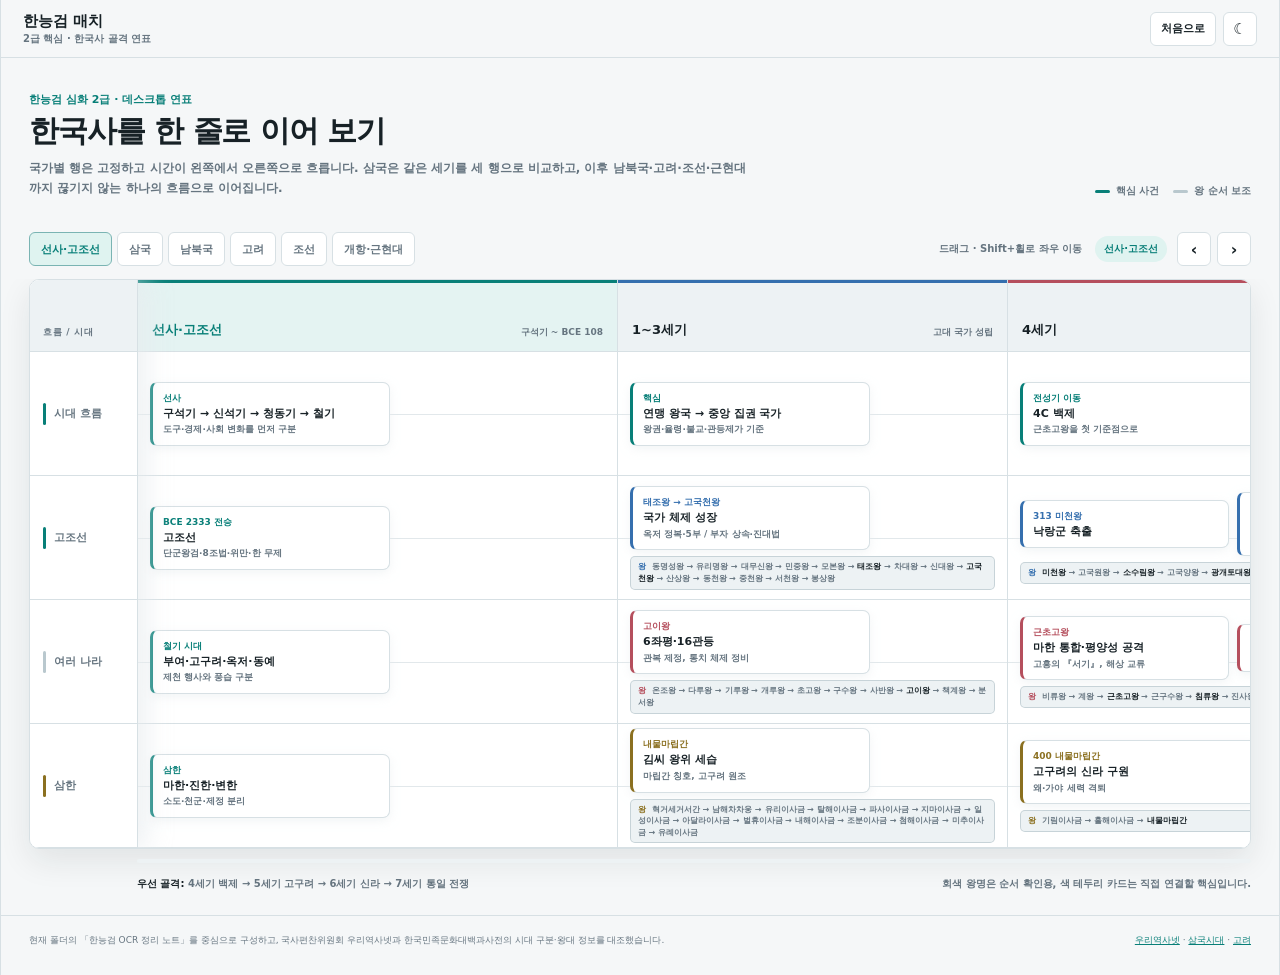
==== timeline.html @ 04e77157 "Fix deployed timeline page" ====
<!doctype html>
<html lang="ko">
<head>
  <meta charset="utf-8">
  <meta name="viewport" content="width=device-width, initial-scale=1">
  <meta name="theme-color" content="#f5f7f8">
  <meta name="description" content="한능검 시대 골격을 하나의 가로 흐름으로 보는 데스크톱 연표">
  <title>한국사 골격 연표 | 한능검 매치</title>
  
  <link rel="stylesheet" href="timeline.css">
</head>
<body>
  <main class="app-shell">
    <header class="product-bar">
      <a class="brand" href="index.html"><strong>한능검 매치</strong><small>2급 핵심 · 한국사 골격 연표</small></a>
      <div class="bar-actions">
        <button id="resetViewBtn" class="bar-button" type="button">처음으로</button>
        <button id="themeToggle" class="bar-button theme-button" type="button" aria-label="다크 모드로 전환" title="다크 모드로 전환"><span id="themeIcon" aria-hidden="true">☾</span></button>
      </div>
    </header>

    <section class="intro">
      <div><p class="eyebrow">한능검 심화 2급 · 데스크톱 연표</p><h1>한국사를 한 줄로 이어 보기</h1><p class="intro-copy">국가별 행은 고정하고 시간이 왼쪽에서 오른쪽으로 흐릅니다. 삼국은 같은 세기를 세 행으로 비교하고, 이후 남북국·고려·조선·근현대까지 끊기지 않는 하나의 흐름으로 이어집니다.</p></div>
      <div class="legend" aria-label="표시 기준"><span><i></i>핵심 사건</span><span><i class="gray"></i>왕 순서 보조</span></div>
    </section>

    <div class="timeline-toolbar">
      <nav id="eraNav" class="era-nav" aria-label="시대 바로가기"></nav>
      <div class="scroll-controls"><span class="scroll-hint">드래그 · Shift+휠로 좌우 이동</span><span id="currentEra" class="current-era" aria-live="polite">선사·고조선</span><button id="prevBtn" class="scroll-button" type="button" aria-label="이전 시대로 이동">‹</button><button id="nextBtn" class="scroll-button" type="button" aria-label="다음 시대로 이동">›</button></div>
    </div>

    <section class="timeline-frame" aria-label="한국사 가로 연표">
      <div class="timeline-grid">
        <div class="lane-labels" aria-hidden="true">
          <div class="corner">흐름 / 시대</div><div class="lane-label flow"><span id="laneFlow">시대 흐름</span></div><div id="laneMainBox" class="lane-label"><span id="laneMain">고구려</span></div><div id="laneBranchBox" class="lane-label"><span id="laneBranch">백제</span></div><div id="laneSouthBox" class="lane-label"><span id="laneSouth">신라</span></div>
        </div>
        <div id="timelineViewport" class="timeline-viewport" tabindex="0" aria-label="좌우로 이동하는 한국사 연표"><div id="timelineTrack" class="timeline-track"></div></div>
      </div>
    </section>
    <div class="progress-shell" aria-hidden="true"><div id="progressBar" class="progress-bar"></div></div>
    <div class="study-note"><span><strong>우선 골격:</strong> 4세기 백제 → 5세기 고구려 → 6세기 신라 → 7세기 통일 전쟁</span><span>회색 왕명은 순서 확인용, 색 테두리 카드는 직접 연결할 핵심입니다.</span></div>

    <footer><p>현재 폴더의 「한능검 OCR 정리 노트」를 중심으로 구성하고, 국사편찬위원회 우리역사넷과 한국민족문화대백과사전의 시대 구분·왕대 정보를 대조했습니다.</p><p><a href="https://contents.history.go.kr/" target="_blank" rel="noreferrer">우리역사넷</a> · <a href="https://encykorea.aks.ac.kr/Article/E0026481" target="_blank" rel="noreferrer">삼국시대</a> · <a href="https://encykorea.aks.ac.kr/Article/E0003424" target="_blank" rel="noreferrer">고려</a></p></footer>
  </main>

  <script src="timeline.js"></script>
</body>
</html>
---- timeline.css ----
:root {
      color-scheme: light;
      --outer:#e7ecef; --bg:#f5f7f8; --panel:#fff; --panel-2:#edf2f4;
      --panel-hover:#e6edef; --text:#172126; --muted:#667580; --line:#d7e0e4;
      --line-strong:#b9c8ce; --accent:#087f78; --accent-strong:#066c67;
      --accent-soft:#dff3f0; --good:#16865b; --bad:#cc4050; --blue:#356fae;
      --shadow:0 12px 32px rgba(23,33,38,.09);
      --goguryeo:#356fae; --baekje:#b54f5d; --silla:#8b7020; --balhae:#6e5c8d;
      --goryeo:#087f78; --joseon:#416c7a; --modern:#805a8f;
    }
    :root[data-theme="dark"] {
      color-scheme: dark;
      --outer:#090d12; --bg:#0f151c; --panel:#161e27; --panel-2:#1d2732;
      --panel-hover:#24313e; --text:#eef3f6; --muted:#8d9aa7; --line:#2b3743;
      --line-strong:#40515f; --accent:#49c8bb; --accent-strong:#6bd8cd;
      --accent-soft:#12302f; --good:#55d29a; --bad:#ff6b78; --blue:#7aa7e8;
      --shadow:0 12px 32px rgba(0,0,0,.22);
      --goguryeo:#7aa7e8; --baekje:#e27d88; --silla:#d6b650; --balhae:#b39ad6;
      --goryeo:#49c8bb; --joseon:#75adbd; --modern:#bd9acb;
    }
    * { box-sizing:border-box; }
    html, body { margin:0; min-width:1120px; min-height:100%; }
    body {
      background:var(--outer); color:var(--text);
      font-family:Pretendard,"Noto Sans KR",system-ui,-apple-system,BlinkMacSystemFont,"Segoe UI",sans-serif;
      letter-spacing:0;
    }
    button, a { font:inherit; }
    button { cursor:pointer; }
    button:focus-visible, a:focus-visible { outline:3px solid color-mix(in srgb,var(--blue) 40%,transparent); outline-offset:2px; }

    .app-shell { width:min(1600px,100%); min-height:100vh; margin:0 auto; background:var(--bg); border-inline:1px solid var(--line); box-shadow:var(--shadow); }
    .product-bar {
      position:sticky; top:0; z-index:50; display:flex; align-items:center; justify-content:space-between;
      min-height:58px; padding:0 22px; border-bottom:1px solid var(--line);
      background:color-mix(in srgb,var(--bg) 94%,transparent); backdrop-filter:blur(12px);
    }
    .brand { display:grid; line-height:1.15; text-decoration:none; color:var(--text); }
    .brand strong { font-size:15px; font-weight:850; }
    .brand small { margin-top:3px; color:var(--muted); font-size:10px; font-weight:650; }
    .bar-actions { display:flex; align-items:center; gap:7px; }
    .bar-button {
      display:inline-flex; align-items:center; justify-content:center; gap:6px; min-height:34px;
      padding:0 10px; border:1px solid var(--line); border-radius:6px;
      background:var(--panel); color:var(--text); font-size:11px; font-weight:750; text-decoration:none;
    }
    .bar-button:hover { border-color:var(--line-strong); background:var(--panel-hover); }
    .theme-button { width:34px; padding:0; font-size:15px; }

    .intro { display:flex; align-items:flex-end; justify-content:space-between; gap:50px; padding:34px 28px 24px; }
    .eyebrow { margin:0 0 7px; color:var(--accent); font-size:11px; font-weight:850; }
    h1 { margin:0; font-size:30px; line-height:1.15; font-weight:900; letter-spacing:-.035em; }
    .intro-copy { max-width:720px; margin:9px 0 0; color:var(--muted); font-size:12px; font-weight:650; line-height:1.7; }
    .legend { display:flex; align-items:center; gap:14px; color:var(--muted); font-size:10px; font-weight:700; white-space:nowrap; }
    .legend span { display:flex; align-items:center; gap:6px; }
    .legend i { display:block; width:15px; height:3px; border-radius:999px; background:var(--accent); }
    .legend .gray { background:var(--line-strong); }

    .timeline-toolbar { position:sticky; top:58px; z-index:40; display:flex; align-items:center; justify-content:space-between; gap:18px; padding:10px 28px 12px; border-bottom:1px solid transparent; background:color-mix(in srgb,var(--bg) 94%,transparent); backdrop-filter:blur(12px); }
    .era-nav { display:flex; gap:5px; }
    .era-nav button, .scroll-button {
      min-height:34px; padding:0 11px; border:1px solid var(--line); border-radius:6px;
      background:var(--panel); color:var(--muted); font-size:11px; font-weight:800;
    }
    .era-nav button:hover, .era-nav button.active, .scroll-button:hover { border-color:var(--line-strong); background:var(--panel-hover); color:var(--text); }
    .era-nav button.active { color:var(--accent); border-color:color-mix(in srgb,var(--accent) 45%,var(--line)); background:var(--accent-soft); }
    .scroll-controls { display:flex; align-items:center; gap:6px; }
    .scroll-hint { margin-right:7px; color:var(--muted); font-size:10px; font-weight:650; }
    .current-era { display:inline-flex; align-items:center; min-height:26px; margin-right:4px; padding:0 9px; border-radius:999px; background:var(--accent-soft); color:var(--accent); font-size:10px; font-weight:850; white-space:nowrap; }
    .scroll-button { width:34px; padding:0; color:var(--text); font-size:16px; }

    .timeline-frame { position:relative; margin:0 28px; overflow:hidden; border:1px solid var(--line); border-radius:10px; background:var(--panel); box-shadow:var(--shadow); }
    .timeline-grid { display:grid; grid-template-columns:108px minmax(0,1fr); }
    .lane-labels { position:relative; z-index:20; display:grid; grid-template-rows:72px repeat(4,124px); border-right:1px solid var(--line); background:var(--panel); box-shadow:10px 0 22px color-mix(in srgb,var(--outer) 68%,transparent); }
    .corner, .lane-label { display:flex; align-items:center; padding:0 13px; border-bottom:1px solid var(--line); }
    .corner { align-items:flex-end; padding-bottom:12px; color:var(--muted); font-size:9px; font-weight:850; letter-spacing:.08em; background:var(--panel-2); }
    .lane-label { position:relative; gap:8px; color:var(--muted); font-size:11px; font-weight:800; transition:color .16s ease,background .16s ease; }
    .lane-label::before { content:""; flex:0 0 auto; width:3px; height:22px; border-radius:999px; background:var(--lane-color,var(--line-strong)); transition:background .16s ease; }
    .lane-label span { line-height:1.3; }
    .lane-label.flow { --lane-color:var(--accent); }

    .timeline-viewport { position:relative; overflow-x:auto; overflow-y:hidden; overscroll-behavior-x:contain; scrollbar-color:var(--line-strong) var(--panel-2); scrollbar-width:thin; cursor:grab; scroll-behavior:smooth; }
    .timeline-viewport.dragging { cursor:grabbing; user-select:none; }
    .timeline-viewport::-webkit-scrollbar { height:12px; }
    .timeline-viewport::-webkit-scrollbar-track { background:var(--panel-2); }
    .timeline-viewport::-webkit-scrollbar-thumb { background:var(--line-strong); border:3px solid var(--panel-2); border-radius:999px; }
    .timeline-track { display:flex; width:max-content; min-height:568px; }
    .era-column { flex:0 0 var(--width); display:grid; grid-template-rows:72px repeat(4,124px); border-right:1px solid var(--line); background:var(--panel); transition:background .18s ease; }
    .era-column:last-child { border-right:0; }
    .era-head { position:relative; display:flex; align-items:flex-end; justify-content:space-between; gap:14px; padding:12px 14px; border-bottom:1px solid var(--line); background:var(--panel-2); }
    .era-head::before { content:""; position:absolute; inset:0 0 auto; height:3px; background:var(--era-color,var(--accent)); }
    .era-head strong { display:block; font-size:13px; font-weight:900; }
    .era-head small { color:var(--muted); font-size:9px; font-weight:750; white-space:nowrap; }
    .era-column.current .era-head { background:color-mix(in srgb,var(--accent-soft) 62%,var(--panel-2)); }
    .era-column.current .era-head strong { color:var(--accent); }
    .timeline-cell { position:relative; display:flex; flex-wrap:wrap; align-content:center; align-items:center; gap:6px 8px; min-width:0; padding:8px 12px; border-bottom:1px solid var(--line); }
    .timeline-cell::before { content:""; position:absolute; left:0; right:0; top:50%; height:1px; background:color-mix(in srgb,var(--line) 72%,transparent); }
    .timeline-cell.inactive { background:color-mix(in srgb,var(--panel-2) 24%,transparent); }
    .event-card { position:relative; z-index:2; flex:1 1 0; min-width:125px; max-width:240px; padding:9px 10px; border:1px solid var(--line); border-left:3px solid var(--nation,var(--accent)); border-radius:7px; background:var(--panel); box-shadow:0 3px 10px color-mix(in srgb,var(--outer) 55%,transparent); transition:transform .14s ease,border-color .14s ease,box-shadow .14s ease; }
    .event-card:hover { z-index:5; transform:translateY(-2px); border-color:var(--line-strong); box-shadow:0 8px 20px color-mix(in srgb,var(--outer) 72%,transparent); }
    .event-card time { display:block; margin-bottom:2px; color:var(--nation,var(--accent)); font-size:9px; font-weight:850; }
    .event-card strong { display:block; font-size:11px; font-weight:850; line-height:1.25; }
    .event-card p { margin:3px 0 0; color:var(--muted); font-size:9px; font-weight:600; line-height:1.4; }
    .event-card.goguryeo { --nation:var(--goguryeo); }.event-card.baekje { --nation:var(--baekje); }.event-card.silla { --nation:var(--silla); }.event-card.balhae { --nation:var(--balhae); }.event-card.goryeo { --nation:var(--goryeo); }.event-card.joseon { --nation:var(--joseon); }.event-card.modern { --nation:var(--modern); }
    .king-strip { position:relative; z-index:2; width:100%; padding:10px 12px; border:1px dashed var(--line-strong); border-radius:7px; background:var(--panel-2); color:var(--muted); font-size:9px; font-weight:650; line-height:1.7; opacity:.72; }
    .king-strip b { color:var(--text); font-weight:900; }
    .king-strip.joseon-kings { color:var(--text); font-size:10px; opacity:.92; }
    .king-strip.joseon-kings .deposed { color:var(--bad); }
    .reign-strip { position:relative; z-index:3; flex:1 0 100%; overflow:hidden; padding:4px 7px; border:1px solid color-mix(in srgb,var(--line-strong) 72%,transparent); border-radius:5px; background:var(--panel-2); color:var(--muted); font-size:8px; font-weight:700; line-height:1.45; white-space:normal; }
    .reign-strip::before { content:"왕"; display:inline-block; margin-right:6px; color:var(--nation,var(--accent)); font-size:8px; font-weight:900; }
    .reign-strip b { color:var(--text); font-weight:900; }
    .reign-strip.goguryeo { --nation:var(--goguryeo); }.reign-strip.baekje { --nation:var(--baekje); }.reign-strip.silla { --nation:var(--silla); }.reign-strip.balhae { --nation:var(--balhae); }.reign-strip.goryeo { --nation:var(--goryeo); }.reign-strip.joseon { --nation:var(--joseon); }
    .empty-note { position:relative; z-index:2; margin:auto; color:var(--muted); font-size:9px; opacity:.5; }

    .progress-shell { position:relative; height:4px; margin:10px 28px 0 136px; overflow:hidden; border-radius:999px; background:var(--panel-2); }
    .progress-bar { width:0; height:100%; border-radius:inherit; background:var(--accent); transition:width .08s linear; }
    .study-note { display:flex; justify-content:space-between; gap:30px; padding:14px 28px 24px 136px; color:var(--muted); font-size:10px; font-weight:650; }
    .study-note strong { color:var(--text); }
    footer { display:flex; justify-content:space-between; gap:40px; padding:18px 28px 28px; border-top:1px solid var(--line); color:var(--muted); font-size:9px; }
    footer p { max-width:760px; margin:0; }
    footer a { color:var(--accent); }
    @media print { html,body{min-width:0}.product-bar,.timeline-toolbar,.progress-shell,.study-note{display:none}.app-shell{width:auto;border:0}.intro{padding:18px}.timeline-frame{margin:0;border:0}.timeline-grid{grid-template-columns:88px 1fr}.timeline-viewport{overflow:visible}.timeline-track{transform:scale(.28);transform-origin:top left}.timeline-frame{height:235px}.lane-labels{display:none}footer{border:0} }
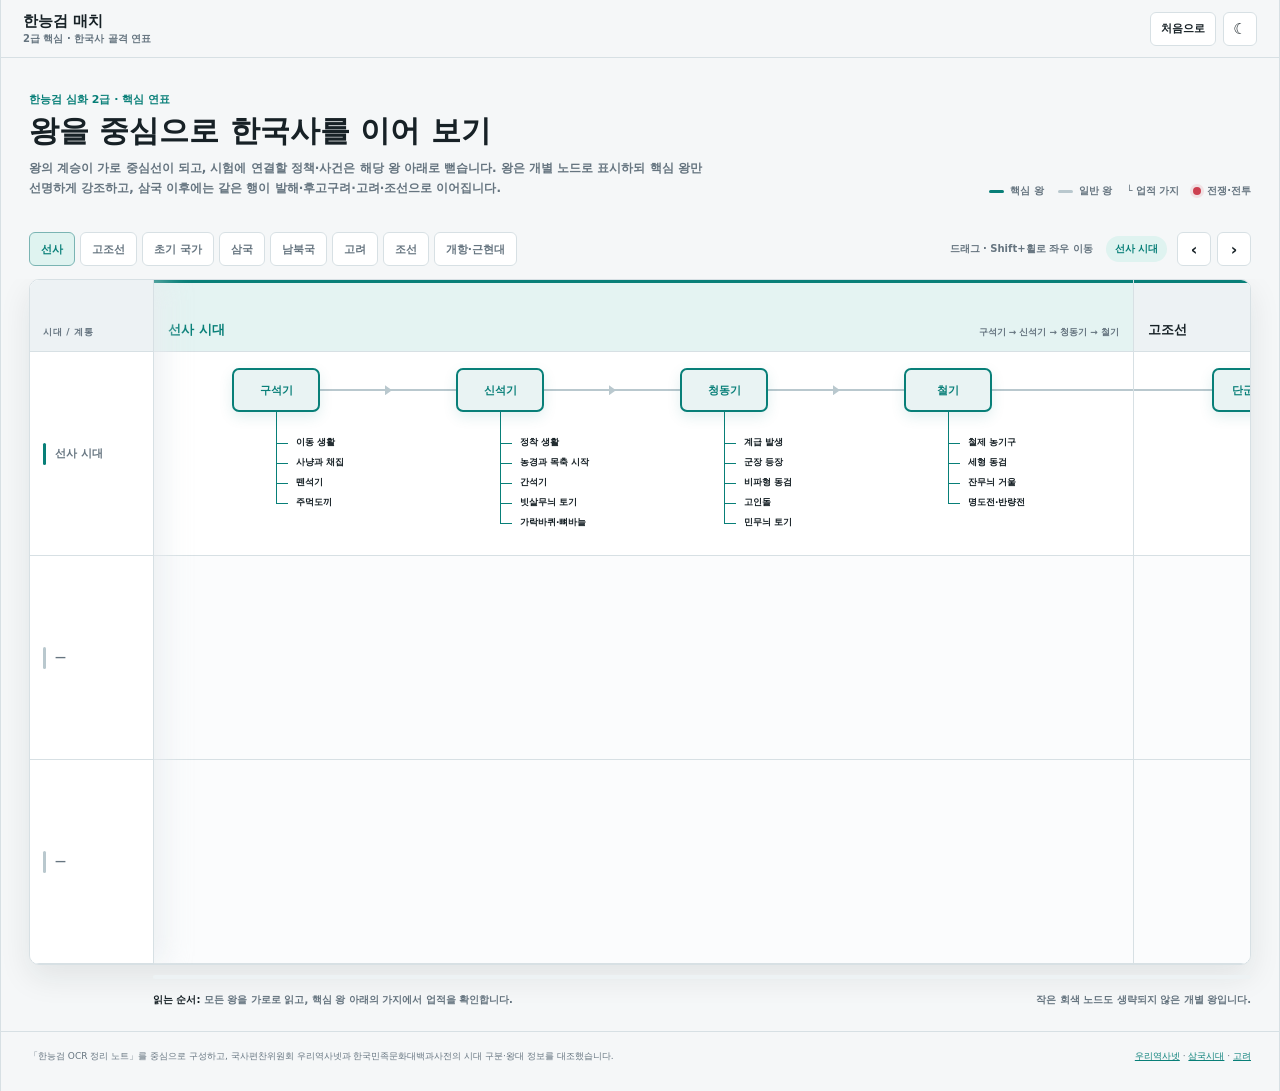
==== commit 0aa6e8da: "Refine Korean history timeline" ====
--- a/timeline.html
+++ b/timeline.html
@@ -4,10 +4,10 @@
   <meta charset="utf-8">
   <meta name="viewport" content="width=device-width, initial-scale=1">
   <meta name="theme-color" content="#f5f7f8">
-  <meta name="description" content="한능검 시대 골격을 하나의 가로 흐름으로 보는 데스크톱 연표">
+  <meta name="description" content="한능검 핵심 왕과 사건을 하나의 가로 흐름으로 보는 한국사 연표">
   <title>한국사 골격 연표 | 한능검 매치</title>
   
-  <link rel="stylesheet" href="timeline.css">
+  <link rel="stylesheet" href="timeline.css?v=82">
 </head>
 <body>
   <main class="app-shell">
@@ -20,29 +20,30 @@
     </header>
 
     <section class="intro">
-      <div><p class="eyebrow">한능검 심화 2급 · 데스크톱 연표</p><h1>한국사를 한 줄로 이어 보기</h1><p class="intro-copy">국가별 행은 고정하고 시간이 왼쪽에서 오른쪽으로 흐릅니다. 삼국은 같은 세기를 세 행으로 비교하고, 이후 남북국·고려·조선·근현대까지 끊기지 않는 하나의 흐름으로 이어집니다.</p></div>
-      <div class="legend" aria-label="표시 기준"><span><i></i>핵심 사건</span><span><i class="gray"></i>왕 순서 보조</span></div>
+      <div><p class="eyebrow">한능검 심화 2급 · 핵심 연표</p><h1>왕을 중심으로 한국사를 <span class="no-break">이어 보기</span></h1><p class="intro-copy">왕의 계승이 가로 중심선이 되고, 시험에 연결할 정책·사건은 해당 왕 아래로 뻗습니다. 왕은 개별 노드로 표시하되 핵심 왕만 선명하게 강조하고, 삼국 이후에는 같은 행이 발해·후고구려·고려·조선으로 이어집니다.</p></div>
+          <div class="legend" aria-label="표시 기준"><span><i></i>핵심 왕</span><span><i class="gray"></i>일반 왕</span><span>└ 업적 가지</span><span><i class="conflict-dot"></i>전쟁·전투</span></div>
     </section>
 
     <div class="timeline-toolbar">
       <nav id="eraNav" class="era-nav" aria-label="시대 바로가기"></nav>
-      <div class="scroll-controls"><span class="scroll-hint">드래그 · Shift+휠로 좌우 이동</span><span id="currentEra" class="current-era" aria-live="polite">선사·고조선</span><button id="prevBtn" class="scroll-button" type="button" aria-label="이전 시대로 이동">‹</button><button id="nextBtn" class="scroll-button" type="button" aria-label="다음 시대로 이동">›</button></div>
+      <div class="scroll-controls"><span class="scroll-hint"><span class="desktop-hint">드래그 · Shift+휠로 좌우 이동</span><span class="mobile-hint">좌우로 밀어 이동</span></span><span id="currentEra" class="current-era" aria-live="polite">선사·고조선</span><button id="prevBtn" class="scroll-button" type="button" aria-label="이전 시대로 이동">‹</button><button id="nextBtn" class="scroll-button" type="button" aria-label="다음 시대로 이동">›</button></div>
     </div>
 
     <section class="timeline-frame" aria-label="한국사 가로 연표">
       <div class="timeline-grid">
         <div class="lane-labels" aria-hidden="true">
-          <div class="corner">흐름 / 시대</div><div class="lane-label flow"><span id="laneFlow">시대 흐름</span></div><div id="laneMainBox" class="lane-label"><span id="laneMain">고구려</span></div><div id="laneBranchBox" class="lane-label"><span id="laneBranch">백제</span></div><div id="laneSouthBox" class="lane-label"><span id="laneSouth">신라</span></div>
+          <div class="corner">시대 / 계통</div><div id="laneMainBox" class="lane-label"><span id="laneMain">고구려</span></div><div id="laneBranchBox" class="lane-label"><span id="laneBranch">신라</span></div><div id="laneSouthBox" class="lane-label"><span id="laneSouth">백제</span></div>
         </div>
         <div id="timelineViewport" class="timeline-viewport" tabindex="0" aria-label="좌우로 이동하는 한국사 연표"><div id="timelineTrack" class="timeline-track"></div></div>
       </div>
     </section>
     <div class="progress-shell" aria-hidden="true"><div id="progressBar" class="progress-bar"></div></div>
-    <div class="study-note"><span><strong>우선 골격:</strong> 4세기 백제 → 5세기 고구려 → 6세기 신라 → 7세기 통일 전쟁</span><span>회색 왕명은 순서 확인용, 색 테두리 카드는 직접 연결할 핵심입니다.</span></div>
+    <div class="study-note"><span><strong>읽는 순서:</strong> 모든 왕을 가로로 읽고, 핵심 왕 아래의 가지에서 업적을 확인합니다.</span><span>작은 회색 노드도 생략되지 않은 개별 왕입니다.</span></div>
 
-    <footer><p>현재 폴더의 「한능검 OCR 정리 노트」를 중심으로 구성하고, 국사편찬위원회 우리역사넷과 한국민족문화대백과사전의 시대 구분·왕대 정보를 대조했습니다.</p><p><a href="https://contents.history.go.kr/" target="_blank" rel="noreferrer">우리역사넷</a> · <a href="https://encykorea.aks.ac.kr/Article/E0026481" target="_blank" rel="noreferrer">삼국시대</a> · <a href="https://encykorea.aks.ac.kr/Article/E0003424" target="_blank" rel="noreferrer">고려</a></p></footer>
+    <footer><p>「한능검 OCR 정리 노트」를 중심으로 구성하고, 국사편찬위원회 우리역사넷과 한국민족문화대백과사전의 시대 구분·왕대 정보를 대조했습니다.</p><p><a href="https://contents.history.go.kr/" target="_blank" rel="noreferrer">우리역사넷</a> · <a href="https://encykorea.aks.ac.kr/Article/E0026481" target="_blank" rel="noreferrer">삼국시대</a> · <a href="https://encykorea.aks.ac.kr/Article/E0003424" target="_blank" rel="noreferrer">고려</a></p></footer>
   </main>
 
-  <script src="timeline.js"></script>
+  <script src="timeline-data.js?v=82"></script>
+  <script src="timeline.js?v=82"></script>
 </body>
 </html>
--- a/timeline.css
+++ b/timeline.css
@@ -2,7 +2,7 @@
       color-scheme: light;
       --outer:#e7ecef; --bg:#f5f7f8; --panel:#fff; --panel-2:#edf2f4;
       --panel-hover:#e6edef; --text:#172126; --muted:#667580; --line:#d7e0e4;
-      --line-strong:#b9c8ce; --accent:#087f78; --accent-strong:#066c67;
+      --line-strong:#b9c8ce; --axis:var(--line-strong); --accent:#087f78; --accent-strong:#066c67;
       --accent-soft:#dff3f0; --good:#16865b; --bad:#cc4050; --blue:#356fae;
       --shadow:0 12px 32px rgba(23,33,38,.09);
       --goguryeo:#356fae; --baekje:#b54f5d; --silla:#8b7020; --balhae:#6e5c8d;
@@ -19,7 +19,7 @@
       --goryeo:#49c8bb; --joseon:#75adbd; --modern:#bd9acb;
     }
     * { box-sizing:border-box; }
-    html, body { margin:0; min-width:1120px; min-height:100%; }
+    html, body { margin:0; min-width:0; min-height:100%; }
     body {
       background:var(--outer); color:var(--text);
       font-family:Pretendard,"Noto Sans KR",system-ui,-apple-system,BlinkMacSystemFont,"Segoe UI",sans-serif;
@@ -49,12 +49,14 @@
 
     .intro { display:flex; align-items:flex-end; justify-content:space-between; gap:50px; padding:34px 28px 24px; }
     .eyebrow { margin:0 0 7px; color:var(--accent); font-size:11px; font-weight:850; }
-    h1 { margin:0; font-size:30px; line-height:1.15; font-weight:900; letter-spacing:-.035em; }
-    .intro-copy { max-width:720px; margin:9px 0 0; color:var(--muted); font-size:12px; font-weight:650; line-height:1.7; }
+    h1 { margin:0; font-size:30px; line-height:1.15; font-weight:900; letter-spacing:0; word-break:keep-all; }
+    .intro-copy { max-width:720px; margin:9px 0 0; color:var(--muted); font-size:12px; font-weight:650; line-height:1.7; word-break:keep-all; }
+    .no-break { white-space:nowrap; }
     .legend { display:flex; align-items:center; gap:14px; color:var(--muted); font-size:10px; font-weight:700; white-space:nowrap; }
     .legend span { display:flex; align-items:center; gap:6px; }
     .legend i { display:block; width:15px; height:3px; border-radius:999px; background:var(--accent); }
     .legend .gray { background:var(--line-strong); }
+    .legend .conflict-dot { width:8px; height:8px; border-radius:50%; background:var(--bad); box-shadow:0 0 0 3px color-mix(in srgb,var(--bad) 12%,transparent); }
 
     .timeline-toolbar { position:sticky; top:58px; z-index:40; display:flex; align-items:center; justify-content:space-between; gap:18px; padding:10px 28px 12px; border-bottom:1px solid transparent; background:color-mix(in srgb,var(--bg) 94%,transparent); backdrop-filter:blur(12px); }
     .era-nav { display:flex; gap:5px; }
@@ -66,26 +68,26 @@
     .era-nav button.active { color:var(--accent); border-color:color-mix(in srgb,var(--accent) 45%,var(--line)); background:var(--accent-soft); }
     .scroll-controls { display:flex; align-items:center; gap:6px; }
     .scroll-hint { margin-right:7px; color:var(--muted); font-size:10px; font-weight:650; }
+    .mobile-hint { display:none; }
     .current-era { display:inline-flex; align-items:center; min-height:26px; margin-right:4px; padding:0 9px; border-radius:999px; background:var(--accent-soft); color:var(--accent); font-size:10px; font-weight:850; white-space:nowrap; }
     .scroll-button { width:34px; padding:0; color:var(--text); font-size:16px; }
 
     .timeline-frame { position:relative; margin:0 28px; overflow:hidden; border:1px solid var(--line); border-radius:10px; background:var(--panel); box-shadow:var(--shadow); }
-    .timeline-grid { display:grid; grid-template-columns:108px minmax(0,1fr); }
-    .lane-labels { position:relative; z-index:20; display:grid; grid-template-rows:72px repeat(4,124px); border-right:1px solid var(--line); background:var(--panel); box-shadow:10px 0 22px color-mix(in srgb,var(--outer) 68%,transparent); }
+    .timeline-grid { display:grid; grid-template-columns:124px minmax(0,1fr); }
+    .lane-labels { position:relative; z-index:20; display:grid; grid-template-rows:72px repeat(3,204px); border-right:1px solid var(--line); background:var(--panel); box-shadow:12px 0 24px color-mix(in srgb,var(--outer) 68%,transparent); }
     .corner, .lane-label { display:flex; align-items:center; padding:0 13px; border-bottom:1px solid var(--line); }
     .corner { align-items:flex-end; padding-bottom:12px; color:var(--muted); font-size:9px; font-weight:850; letter-spacing:.08em; background:var(--panel-2); }
-    .lane-label { position:relative; gap:8px; color:var(--muted); font-size:11px; font-weight:800; transition:color .16s ease,background .16s ease; }
+    .lane-label { position:relative; gap:9px; color:var(--muted); font-size:11px; font-weight:850; transition:color .16s ease,background .16s ease; }
     .lane-label::before { content:""; flex:0 0 auto; width:3px; height:22px; border-radius:999px; background:var(--lane-color,var(--line-strong)); transition:background .16s ease; }
     .lane-label span { line-height:1.3; }
-    .lane-label.flow { --lane-color:var(--accent); }
 
     .timeline-viewport { position:relative; overflow-x:auto; overflow-y:hidden; overscroll-behavior-x:contain; scrollbar-color:var(--line-strong) var(--panel-2); scrollbar-width:thin; cursor:grab; scroll-behavior:smooth; }
     .timeline-viewport.dragging { cursor:grabbing; user-select:none; }
     .timeline-viewport::-webkit-scrollbar { height:12px; }
     .timeline-viewport::-webkit-scrollbar-track { background:var(--panel-2); }
     .timeline-viewport::-webkit-scrollbar-thumb { background:var(--line-strong); border:3px solid var(--panel-2); border-radius:999px; }
-    .timeline-track { display:flex; width:max-content; min-height:568px; }
-    .era-column { flex:0 0 var(--width); display:grid; grid-template-rows:72px repeat(4,124px); border-right:1px solid var(--line); background:var(--panel); transition:background .18s ease; }
+    .timeline-track { display:flex; width:max-content; min-height:684px; }
+    .era-column { position:relative; flex:0 0 var(--width); display:grid; grid-template-rows:72px repeat(3,204px); border-right:1px solid var(--line); background:var(--panel); transition:background .18s ease; }
     .era-column:last-child { border-right:0; }
     .era-head { position:relative; display:flex; align-items:flex-end; justify-content:space-between; gap:14px; padding:12px 14px; border-bottom:1px solid var(--line); background:var(--panel-2); }
     .era-head::before { content:""; position:absolute; inset:0 0 auto; height:3px; background:var(--era-color,var(--accent)); }
@@ -93,9 +95,10 @@
     .era-head small { color:var(--muted); font-size:9px; font-weight:750; white-space:nowrap; }
     .era-column.current .era-head { background:color-mix(in srgb,var(--accent-soft) 62%,var(--panel-2)); }
     .era-column.current .era-head strong { color:var(--accent); }
-    .timeline-cell { position:relative; display:flex; flex-wrap:wrap; align-content:center; align-items:center; gap:6px 8px; min-width:0; padding:8px 12px; border-bottom:1px solid var(--line); }
-    .timeline-cell::before { content:""; position:absolute; left:0; right:0; top:50%; height:1px; background:color-mix(in srgb,var(--line) 72%,transparent); }
+    .timeline-cell { position:relative; display:flex; flex-wrap:wrap; align-content:flex-start; align-items:flex-start; gap:8px; min-width:0; padding:16px 16px 10px; border-bottom:1px solid var(--line); background:var(--panel); overflow:hidden; }
+    .timeline-cell::before { content:none; }
     .timeline-cell.inactive { background:color-mix(in srgb,var(--panel-2) 24%,transparent); }
+    .timeline-cell.inactive::before { display:none; }
     .event-card { position:relative; z-index:2; flex:1 1 0; min-width:125px; max-width:240px; padding:9px 10px; border:1px solid var(--line); border-left:3px solid var(--nation,var(--accent)); border-radius:7px; background:var(--panel); box-shadow:0 3px 10px color-mix(in srgb,var(--outer) 55%,transparent); transition:transform .14s ease,border-color .14s ease,box-shadow .14s ease; }
     .event-card:hover { z-index:5; transform:translateY(-2px); border-color:var(--line-strong); box-shadow:0 8px 20px color-mix(in srgb,var(--outer) 72%,transparent); }
     .event-card time { display:block; margin-bottom:2px; color:var(--nation,var(--accent)); font-size:9px; font-weight:850; }
@@ -110,13 +113,77 @@
     .reign-strip::before { content:"왕"; display:inline-block; margin-right:6px; color:var(--nation,var(--accent)); font-size:8px; font-weight:900; }
     .reign-strip b { color:var(--text); font-weight:900; }
     .reign-strip.goguryeo { --nation:var(--goguryeo); }.reign-strip.baekje { --nation:var(--baekje); }.reign-strip.silla { --nation:var(--silla); }.reign-strip.balhae { --nation:var(--balhae); }.reign-strip.goryeo { --nation:var(--goryeo); }.reign-strip.joseon { --nation:var(--joseon); }
+    .king-chain { position:relative; z-index:4; display:flex; align-items:flex-start; gap:12px; width:calc(100% - var(--lead-offset,0px)); min-width:max-content; margin-left:var(--lead-offset,0px); }
+    .king-chain.has-axis::after { content:""; position:absolute; z-index:0; top:21px; left:var(--axis-start,44px); right:var(--axis-end-gap,44px); height:2px; background:var(--axis); }
+    .king-chain.has-axis.connect-left::after { left:calc(-16px - var(--lead-offset,0px)); }
+    .king-chain.has-axis.connect-right::after { right:-16px; }
+    .king-chain.scaled { display:block; width:100%; min-width:100%; height:178px; margin-left:0; }
+    .king-chain.scaled::after { left:var(--axis-start,44px); right:var(--axis-end-gap,44px); }
+    .scaled-unit { position:absolute; z-index:1; top:0; }
+    .scaled-unit .king-unit { min-width:0; }
+    .scaled-unit .king-unit::before { content:none; }
+    .axis-transition { display:none; position:absolute; z-index:0; top:21px; height:2px; background:repeating-linear-gradient(90deg,var(--axis) 0 7px,transparent 7px 12px); pointer-events:none; }
+    .king-chain.transition-left .axis-transition.left { display:block; left:calc(-16px - var(--lead-offset,0px)); width:calc(var(--axis-start,44px) + 16px + var(--lead-offset,0px)); }
+    .king-chain.transition-right .axis-transition.right { display:block; left:var(--axis-end-x,44px); right:-16px; width:auto; }
+    .timeline-cell > .axis-transition.bridge { display:block; top:37px; left:-1px; right:-1px; width:auto; }
+    .king-unit { position:relative; z-index:1; flex:0 0 auto; display:grid; justify-items:center; min-width:84px; }
+    .king-unit.minor { min-width:64px; padding-top:4px; }
+    .king-unit:not(:last-child)::after { content:none; }
+    .king-unit:not(:last-child)::before { content:""; position:absolute; z-index:2; top:17px; right:-10px; width:7px; height:10px; background:var(--axis); clip-path:polygon(0 0,100% 50%,0 100%); }
+    .king-node { position:relative; z-index:3; display:flex; align-items:center; justify-content:center; min-width:88px; min-height:44px; padding:7px 11px; border:1px solid var(--line-strong); border-radius:7px; background:var(--panel); color:var(--text); font-size:11px; font-weight:900; line-height:1.2; text-align:center; box-shadow:0 3px 9px color-mix(in srgb,var(--outer) 50%,transparent); }
+    .king-node.key { border:2px solid var(--nation,var(--accent)); background:color-mix(in srgb,var(--nation,var(--accent)) 9%,var(--panel)); color:var(--nation,var(--accent)); box-shadow:0 5px 14px color-mix(in srgb,var(--nation,var(--accent)) 12%,transparent); }
+    .king-node.minor { min-width:64px; min-height:36px; padding:5px 8px; border-color:var(--line); background:var(--panel-2); color:var(--muted); font-size:9px; font-weight:750; box-shadow:none; }
+    .king-node small { display:block; margin-top:2px; color:var(--muted); font-size:7px; font-weight:650; }
+    .king-unit.milestone { min-width:116px; padding-top:1px; }
+    .king-node.milestone { flex-direction:column; min-width:116px; min-height:42px; padding:5px 10px; border:1px dashed var(--nation,var(--accent)); background:color-mix(in srgb,var(--nation,var(--accent)) 5%,var(--panel)); color:var(--nation,var(--accent)); box-shadow:none; }
+    .king-node.milestone small { order:0; margin:0 0 2px; color:var(--muted); }
+    .king-node.milestone span { order:1; white-space:nowrap; }
+    .king-node.dated { flex-direction:column; padding-top:5px; padding-bottom:5px; }
+    .king-node.dated small { margin:0 0 2px; color:var(--muted); }
+    .king-node.dated span { white-space:nowrap; }
+    .king-unit.goguryeo { --nation:var(--goguryeo); }.king-unit.baekje { --nation:var(--baekje); }.king-unit.silla { --nation:var(--silla); }.king-unit.balhae { --nation:var(--balhae); }.king-unit.goryeo { --nation:var(--goryeo); }.king-unit.joseon { --nation:var(--joseon); }.king-unit.modern { --nation:var(--modern); }
+    .achievement-branch { position:relative; display:grid; justify-items:stretch; gap:2px; width:212px; margin-top:14px; padding:8px 0 2px calc(50% + 16px); }
+    .achievement-branch::before { content:""; position:absolute; top:-14px; left:50%; width:1px; height:22px; background:var(--nation,var(--accent)); }
+    .achievement-branch::after { content:none; }
+    .achievement-node { position:relative; display:block; min-height:18px; padding:2px 4px; color:var(--text); font-size:9px; font-weight:700; line-height:1.35; text-align:left; }
+    .achievement-node.tagged { display:flex; align-items:center; gap:6px; }
+    .event-tag.conflict { flex:0 0 auto; width:8px; height:8px; border-radius:50%; background:var(--bad); box-shadow:0 0 0 3px color-mix(in srgb,var(--bad) 12%,transparent); }
+    .achievement-node::before { content:""; position:absolute; top:50%; left:-16px; width:12px; border-top:1px solid var(--nation,var(--accent)); }
+    .achievement-node::after { content:""; position:absolute; top:-2px; bottom:-4px; left:-16px; border-left:1px solid var(--nation,var(--accent)); }
+    .achievement-node:last-child::after { top:-2px; bottom:50%; left:-16px; border-left-width:1px; }
+    .foundational-flow .king-unit { min-width:104px; }
+    .foundational-flow .king-node { min-width:104px; }
     .empty-note { position:relative; z-index:2; margin:auto; color:var(--muted); font-size:9px; opacity:.5; }
 
-    .progress-shell { position:relative; height:4px; margin:10px 28px 0 136px; overflow:hidden; border-radius:999px; background:var(--panel-2); }
+    .progress-shell { position:relative; height:4px; margin:10px 28px 0 152px; overflow:hidden; border-radius:999px; background:var(--panel-2); }
     .progress-bar { width:0; height:100%; border-radius:inherit; background:var(--accent); transition:width .08s linear; }
-    .study-note { display:flex; justify-content:space-between; gap:30px; padding:14px 28px 24px 136px; color:var(--muted); font-size:10px; font-weight:650; }
+    .study-note { display:flex; justify-content:space-between; gap:30px; padding:14px 28px 24px 152px; color:var(--muted); font-size:10px; font-weight:650; }
     .study-note strong { color:var(--text); }
     footer { display:flex; justify-content:space-between; gap:40px; padding:18px 28px 28px; border-top:1px solid var(--line); color:var(--muted); font-size:9px; }
     footer p { max-width:760px; margin:0; }
     footer a { color:var(--accent); }
+    @media (max-width:800px) {
+      .app-shell { border-inline:0; }
+      .product-bar { padding-inline:14px; }
+      .brand small { display:none; }
+      .intro { display:grid; gap:18px; padding:25px 16px 18px; }
+      h1 { font-size:25px; letter-spacing:0; }
+      .intro-copy { font-size:11px; }
+      .legend { flex-wrap:wrap; gap:9px 14px; white-space:normal; }
+      .timeline-toolbar { top:58px; display:grid; gap:8px; padding:8px 12px 10px; }
+      .era-nav { order:2; overflow-x:auto; padding-bottom:2px; scrollbar-width:none; }
+      .era-nav::-webkit-scrollbar { display:none; }
+      .era-nav button { flex:0 0 auto; }
+      .scroll-controls { justify-content:flex-end; }
+      .scroll-hint { margin-right:auto; font-size:9px; }
+      .desktop-hint { display:none; }
+      .mobile-hint { display:inline; }
+      .timeline-frame { margin-inline:12px; }
+      .timeline-grid { grid-template-columns:88px minmax(0,1fr); }
+      .corner, .lane-label { padding-inline:9px; }
+      .lane-label { font-size:10px; }
+      .progress-shell { margin-left:100px; margin-right:12px; }
+      .study-note { display:grid; gap:5px; padding:12px 14px 20px 100px; }
+      footer { display:grid; gap:12px; padding:16px; line-height:1.6; }
+    }
     @media print { html,body{min-width:0}.product-bar,.timeline-toolbar,.progress-shell,.study-note{display:none}.app-shell{width:auto;border:0}.intro{padding:18px}.timeline-frame{margin:0;border:0}.timeline-grid{grid-template-columns:88px 1fr}.timeline-viewport{overflow:visible}.timeline-track{transform:scale(.28);transform-origin:top left}.timeline-frame{height:235px}.lane-labels{display:none}footer{border:0} }
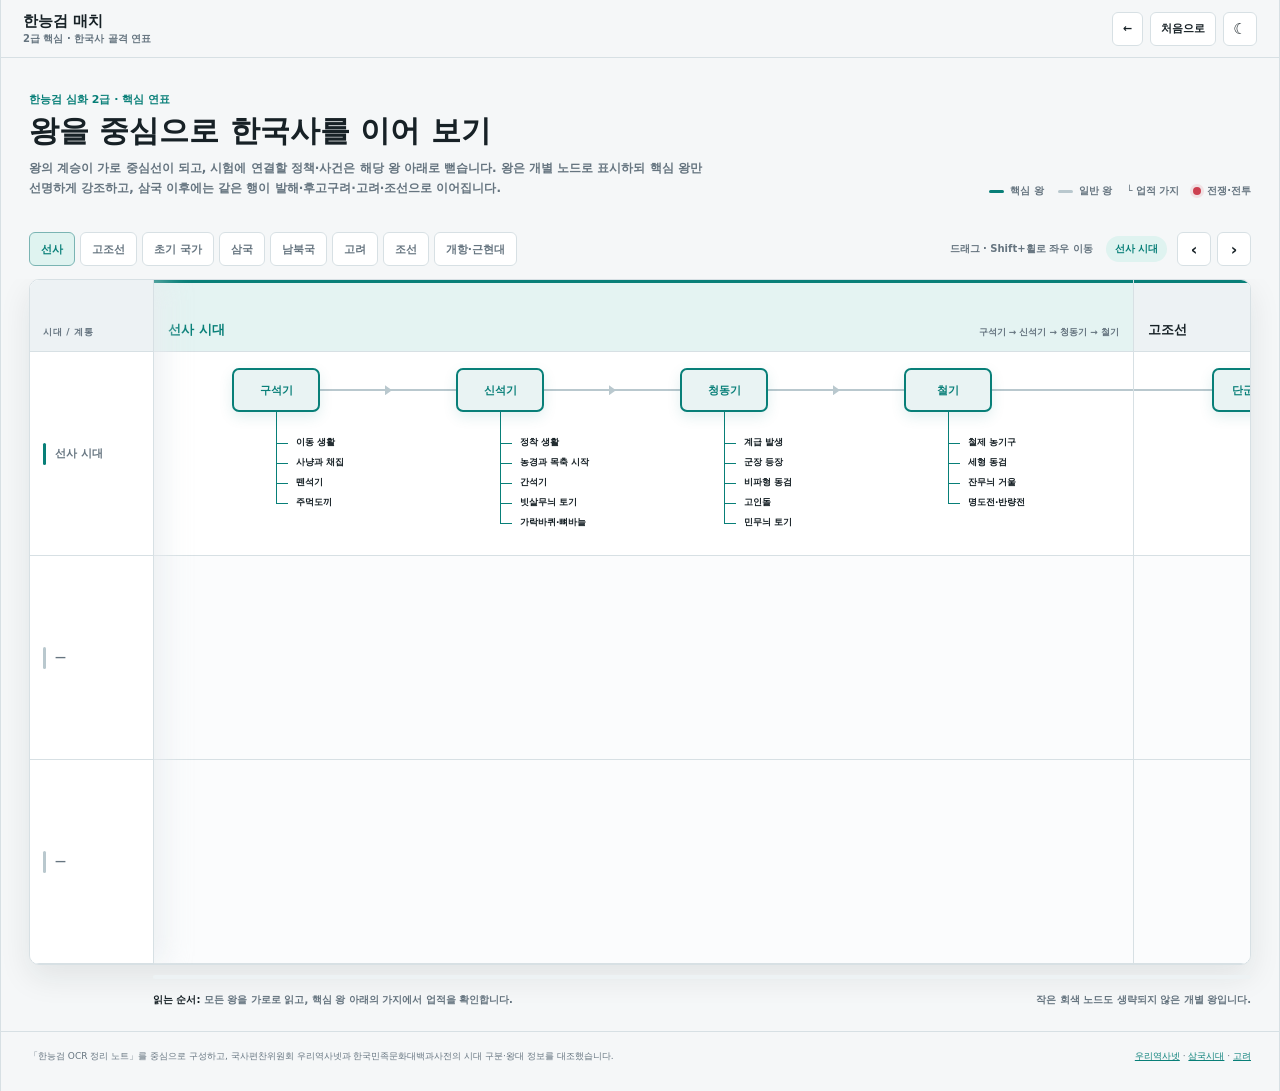
==== commit 2aadd2d6: "Route back navigation to home" ====
--- a/timeline.html
+++ b/timeline.html
@@ -12,8 +12,9 @@
 <body>
   <main class="app-shell">
     <header class="product-bar">
-      <a class="brand" href="index.html"><strong>한능검 매치</strong><small>2급 핵심 · 한국사 골격 연표</small></a>
+      <a class="brand" href="./"><strong>한능검 매치</strong><small>2급 핵심 · 한국사 골격 연표</small></a>
       <div class="bar-actions">
+        <a class="bar-button home-button" href="./" aria-label="홈으로 돌아가기" title="홈으로 돌아가기">←</a>
         <button id="resetViewBtn" class="bar-button" type="button">처음으로</button>
         <button id="themeToggle" class="bar-button theme-button" type="button" aria-label="다크 모드로 전환" title="다크 모드로 전환"><span id="themeIcon" aria-hidden="true">☾</span></button>
       </div>
@@ -44,6 +45,6 @@
   </main>
 
   <script src="timeline-data.js?v=82"></script>
-  <script src="timeline.js?v=82"></script>
+  <script src="timeline.js?v=83"></script>
 </body>
 </html>
